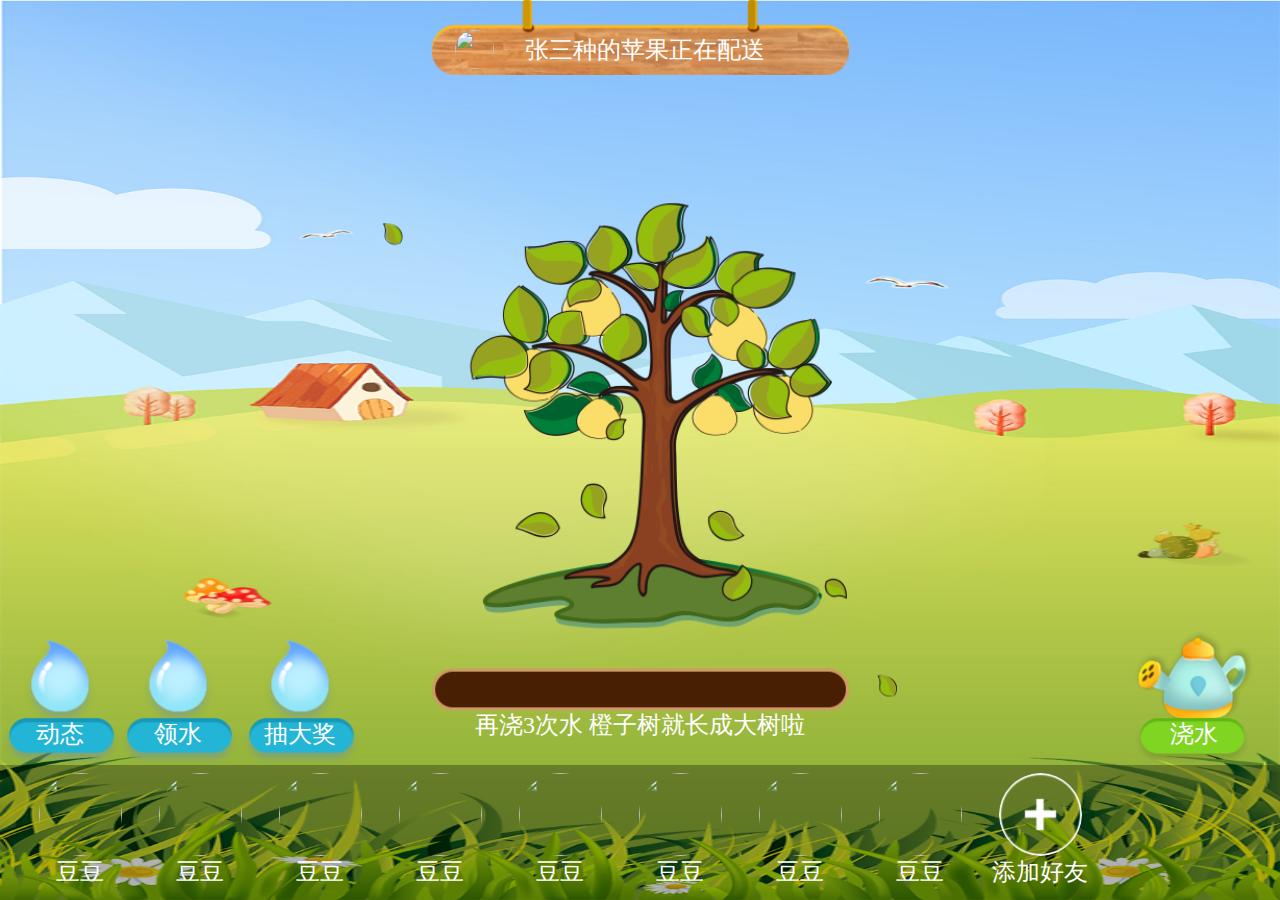
==== index.html @ cf98c13c "garden" ====
<!doctype html>
<html lang="en">
<head>
    <meta charset="UTF-8">
    <meta name="divport"
          content="width=device-width, user-scalable=no, initial-scale=1.0, maximum-scale=1.0, minimum-scale=1.0">
    <meta http-equiv="X-UA-Compatible" content="ie=edge">
    <meta name="viewport" content="user-scalable=0">
    <title>Document</title>
    <link rel="stylesheet" href="css/index.css">
    <link rel="stylesheet" href="css/base.css">
    <script src="js/reset.js"></script>
    <script src="js/jquery-3.3.1.min.js"></script>
    <script src="js/index.js"></script>
    <!--小程序接口-->

    <script src="https://res.wx.qq.com/open/js/jweixin-1.2.0.js" type="text/javascript"></script>
</head>
<body>
<!--pages/fruitGarden/fruitGardenindex/fruitGardenindex.wxml-->
<div class='bigwrap'>

    <img class='bigwrapImg' src='img/guoyuan/backgroundimg.jpg' mode="scaleToFill">

        <!--顶部提示  -->
        <div class="garedTop">
            <img src='img/guoyuan/treepai.png' mode='aspectFit' class='garedTopImg'>
                <div class='garedTopInfo'>
                    <img class='garedTopInfoimg' src='http://img0.imgtn.bdimg.com/it/u=4117698333,1699709581&fm=26&gp=0.jpg'>
                    </img>
                    <span class='garedTopInfoword'>张三种的苹果正在配送</span>
                </div>
            </img>
        </div>

        <!-- 中间的树 -->
        <div class='Treevieo'>
            <img src='img/guoyuan/oldtree.png' mode='aspectFit' class='Treevieoimg'>
                <img class='TreevieoimgNew' src='img/guoyuan/newtree.png'></img>
            </img>

            <div class='progressbox'>
                <div class="progressboxImgwrap">
                    <img class='progressboxImg' src='img/guoyuan/progress.png' mode='aspectFit'>
                    <div class="progresstiao">
                        <div class="progresstiaocon">
                            <div class="progresstiaocondi">
                                <span class="progresstiaocondi1"></span>
                                <span class="progresstiaocondi1 other"></span>
                            </div>
                        </div>
                    </div>
                </div>

                </img>
                <span class='progressboxImgtext'>再浇3次水 橙子树就长成大树啦</span>

            </div>

        </div>


        <!-- 下面的好友列表 -->
        <div class='friendlist'>
            <!--scroll-view-->
            <div class='friendlistScroll' scroll-x>

                <div class='friendlistitemwrap' bindtap='navnext'>
                    <div class='friendlistitem'>
                        <img class='friendlistitemImg' src='http://img0.imgtn.bdimg.com/it/u=4117698333,1699709581&fm=26&gp=0.jpg' mode="aspectFill">
                        </img>
                        <span class='friendlistitemword'>豆豆</span>
                    </div>

                </div>

                <div class='friendlistitemwrap'>
                    <div class='friendlistitem'>
                        <img class='friendlistitemImg' src='http://img0.imgtn.bdimg.com/it/u=4117698333,1699709581&fm=26&gp=0.jpg' mode="aspectFill">
                        </img>
                        <span class='friendlistitemword'>豆豆</span>
                    </div>

                </div>


                <div class='friendlistitemwrap'>
                    <div class='friendlistitem'>
                        <img class='friendlistitemImg' src='http://img0.imgtn.bdimg.com/it/u=4117698333,1699709581&fm=26&gp=0.jpg' mode="aspectFill">
                        </img>
                        <span class='friendlistitemword'>豆豆</span>
                    </div>

                </div>


                <div class='friendlistitemwrap'>
                    <div class='friendlistitem'>
                        <img class='friendlistitemImg' src='http://img0.imgtn.bdimg.com/it/u=4117698333,1699709581&fm=26&gp=0.jpg' mode="aspectFill">
                        </img>
                        <span class='friendlistitemword'>豆豆</span>
                    </div>

                </div>

                <div class='friendlistitemwrap'>
                    <div class='friendlistitem'>
                        <img class='friendlistitemImg' src='http://img0.imgtn.bdimg.com/it/u=4117698333,1699709581&fm=26&gp=0.jpg' mode="aspectFill">
                        </img>
                        <span class='friendlistitemword'>豆豆</span>
                    </div>

                </div>

                <div class='friendlistitemwrap'>
                    <div class='friendlistitem'>
                        <img class='friendlistitemImg' src='http://img0.imgtn.bdimg.com/it/u=4117698333,1699709581&fm=26&gp=0.jpg' mode="aspectFill">
                        </img>
                        <span class='friendlistitemword'>豆豆</span>
                    </div>

                </div>

                <div class='friendlistitemwrap'>
                    <div class='friendlistitem'>
                        <img class='friendlistitemImg' src='http://img0.imgtn.bdimg.com/it/u=4117698333,1699709581&fm=26&gp=0.jpg' mode="aspectFill">
                        </img>
                        <span class='friendlistitemword'>豆豆</span>
                    </div>

                </div>

                <div class='friendlistitemwrap'>
                    <div class='friendlistitem'>
                        <img class='friendlistitemImg' src='http://img0.imgtn.bdimg.com/it/u=4117698333,1699709581&fm=26&gp=0.jpg' mode="aspectFill">
                        </img>
                        <span class='friendlistitemword'>豆豆</span>
                    </div>

                </div>

                <div class='friendlistitemwrap'>
                    <div class='friendlistitem'>
                        <img class='friendlistitemImg' src='img/guoyuan/addfriend.png' aspectFill="aspectFill">
                        </img>
                        <span class='friendlistitemword'>添加好友</span>
                    </div>

                </div>


            </div>
        </div>

        <!-- 我的果园按钮 -->
        <div class='myshuidi mystate'>
            <img class='myshuidiImg' src="img/guoyuan/shuidi.png" mode="aspectFit"></img>
            <img class='mygardenwordImg' src='img/guoyuan/myshuidi.png'>
                <span class='mygardenword'>动态</span>
            </img>
        </div>


        <div class='myshuidi myshuidi2' >
            <img class='myshuidiImg' src="img/guoyuan/shuidi.png" mode="aspectFit"></img>
            <img class='mygardenwordImg' src='img/guoyuan/myshuidi.png'>
                <span class='mygardenword'>领水</span>
            </img>
        </div>

        <a href="DrawPrize.html">
        <div class='myshuidi myshuidi3'>
            <img class='myshuidiImg' src="img/guoyuan/shuidi.png" mode="aspectFit"></img>
            <img class='mygardenwordImg' src='img/guoyuan/myshuidi.png'>
                <span class='mygardenword'>抽大奖</span>
            </img>
        </div>
        </a>

        <div  class='myshuihu' >
            <img class='myshuihuImg' src="img/guoyuan/shuihu.png" mode="aspectFit"></img>
            <img class='mygardenwordImg' src='img/guoyuan/myshuihu.png'>
                <span class='mygardenword'>浇水</span>
            </img>
        </div >






    </img>

    <!-- 领水的弹框 -->
    <div class='getwarter mygetwatertan' style="display: none">
        <div class='getwarterWrap'>
            <div class='getwarter_top'>
                <span class='getwarter_topWorld'>领水滴任务</span>
                <img class='getwarter_topImg' src='img/guoyuan/close.png' bindtap='closegetwarter'></img>
            </div>
            <div class='getwarter_bottom'>
                <div class='getwarter_bottomitem'>
                    <div class='getwarter_bottomitemL'>
                        <img class='getwarter_bottomitemLL' mode="aspectFit" src="img/guoyuan/getshuidi.png"></img>
                        <div class='getwarter_bottomitemLR'>
                            <div class='getwarter_bottomitemLRT'>收集水滴雨</div>
                            <div class='getwarter_bottomitemLRB'>每天可得50L,每天两次</div>
                        </div>
                    </div>
                    <div class='getwarter_bottomitemR'>
                        <span class='getwarter_bottomitemRbtn'>去完成</span>

                    </div>
                </div>

                <div class='getwarter_bottomitem'>
                    <div class='getwarter_bottomitemL'>
                        <img class='getwarter_bottomitemLL' mode="aspectFit" src="img/guoyuan/dayfree.png"></img>
                        <div class='getwarter_bottomitemLR'>
                            <div class='getwarter_bottomitemLRT'>每日免费领水</div>
                            <div class='getwarter_bottomitemLRB'>奖励10L-20L,每天5次</div>
                        </div>
                    </div>
                    <div class='getwarter_bottomitemR'>
                        <span class='getwarter_bottomitemRbtn'>去完成</span>

                    </div>
                </div>

                <div class='getwarter_bottomitem'>
                    <div class='getwarter_bottomitemL'>
                        <img class='getwarter_bottomitemLL' mode="aspectFit" src="img/guoyuan/getwarter3.png"></img>
                        <div class='getwarter_bottomitemLR1'>
                            <div class='getwarter_bottomitemLRT'>每日三次开水袋</div>
                            <div class='getwarter_bottomitemLRB'>7-9点,12-14点,18-21点</div>
                            <div class='getwarter_bottomitemLRB'>开水袋可得5-60L水</div>
                        </div>
                    </div>
                    <div class='getwarter_bottomitemR'>
                        <span class='getwarter_bottomitemRbtn'>去完成</span>

                    </div>
                </div>



                <div class='getwarter_bottomitem'>
                    <div class='getwarter_bottomitemL'>
                        <img class='getwarter_bottomitemLL' mode="aspectFit" src="img/guoyuan/getwarter4.png"></img>
                        <div class='getwarter_bottomitemLR'>
                            <div class='getwarter_bottomitemLRT'>浏览商品1分钟</div>
                            <div class='getwarter_bottomitemLRB'>奖励15L,每天2次</div>
                        </div>
                    </div>
                    <div class='getwarter_bottomitemR'>
                        <span class='getwarter_bottomitemRbtn'>去完成</span>

                    </div>
                </div>

                <div class='getwarter_bottomitem lastitem'>
                    <div class='getwarter_bottomitemL'>
                        <img class='getwarter_bottomitemLL' mode="aspectFit" src="img/guoyuan/getwarter5.png"></img>
                        <div class='getwarter_bottomitemLR'>
                            <div class='getwarter_bottomitemLRT'>任意商品拼单成功</div>
                            <div class='getwarter_bottomitemLRB'>奖励50L,每天2次</div>
                        </div>
                    </div>
                    <div class='getwarter_bottomitemR'>
                        <span class='getwarter_bottomitemRbtn'>去完成</span>

                    </div>
                </div>

            </div>
        </div>

    </div>


    <!-- 我的动态 -->
    <div class='getwarter mystatetan' style="display: none">
        <div class='getstateWrap'>

            <div class='getwarter_top'>
                <span class='getwarter_topWorld'>动态</span>
                <img class='getwarter_topImg' src='img/guoyuan/close.png' bindtap='closegetstate'></img>
            </div>

            <div class='getwarter_bottomwrap'>
                <!--scroll-view-->
                <div class='getwarter_bottom1' scroll-y>


                    <!--时间轴  -->
                    <div class='state_bottom'>
                        <div class='state_bottomtitle'>12-05</div>
                        <!-- 每日内容 -->
                        <div class='state_bottomcon'>
                            <img class='state_bottomconImg' src='http://img0.imgtn.bdimg.com/it/u=4117698333,1699709581&fm=26&gp=0.jpg' mode="aspectFit"></img>
                            <div class='state_bottomconsay'>
                                <div class='state_bottomconsayT'>张三跑来抢走了你的10L水</div>
                                <div class='state_bottomconsayB'>10:10</div>
                            </div>
                        </div>

                        <div class='state_bottomcon'>
                            <img class='state_bottomconImg' src='http://img0.imgtn.bdimg.com/it/u=4117698333,1699709581&fm=26&gp=0.jpg' mode="aspectFit"></img>
                            <div class='state_bottomconsay'>
                                <div class='state_bottomconsayT'>张三跑来抢走了你的10L水</div>
                                <div class='state_bottomconsayB'>10:10</div>
                            </div>
                        </div>
                    </div>


                    <!--时间轴  -->
                    <div class='state_bottom'>
                        <div class='state_bottomtitle'>12-05</div>
                        <!-- 每日内容 -->
                        <div class='state_bottomcon'>
                            <img class='state_bottomconImg' src='http://img0.imgtn.bdimg.com/it/u=4117698333,1699709581&fm=26&gp=0.jpg' mode="aspectFit"></img>
                            <div class='state_bottomconsay'>
                                <div class='state_bottomconsayT'>张三跑来抢走了你的10L水</div>
                                <div class='state_bottomconsayB'>10:10</div>
                            </div>
                        </div>

                        <div class='state_bottomcon'>
                            <img class='state_bottomconImg' src='http://img0.imgtn.bdimg.com/it/u=4117698333,1699709581&fm=26&gp=0.jpg' mode="aspectFit"></img>
                            <div class='state_bottomconsay'>
                                <div class='state_bottomconsayT'>张三跑来抢走了你的10L水</div>
                                <div class='state_bottomconsayB'>10:10</div>
                            </div>
                        </div>
                    </div>

                    <!--时间轴  -->
                    <div class='state_bottom'>
                        <div class='state_bottomtitle'>12-05</div>
                        <!-- 每日内容 -->
                        <div class='state_bottomcon'>
                            <img class='state_bottomconImg' src='http://img0.imgtn.bdimg.com/it/u=4117698333,1699709581&fm=26&gp=0.jpg' mode="aspectFit"></img>
                            <div class='state_bottomconsay'>
                                <div class='state_bottomconsayT'>张三跑来抢走了你的10L水</div>
                                <div class='state_bottomconsayB'>10:10</div>
                            </div>
                        </div>

                        <div class='state_bottomcon'>
                            <img class='state_bottomconImg' src='http://img0.imgtn.bdimg.com/it/u=4117698333,1699709581&fm=26&gp=0.jpg' mode="aspectFit"></img>
                            <div class='state_bottomconsay'>
                                <div class='state_bottomconsayT'>张三跑来抢走了你的10L水</div>
                                <div class='state_bottomconsayB'>10:10</div>
                            </div>
                        </div>
                    </div>

                </div>
            </div>

        </div>

    </div>


</div>
</body>
</html>
---- css/index.css ----
/* pages/fruitGarden/fruitGardenindex/fruitGardenindex.wxss */
.bigwrap{
    width: 100%;
    height: 100%;
    position: absolute;
    top:0;
    bottom:0;
    overflow: hidden;
}

.bigwrapImg{
    width: 100%;
    height: 100%;
    position: absolute;
    top:0;
    bottom:0;
}

/* 顶部的展示 */
.garedTop{
    width: 100%;
    height: 0.75rem;
    position: absolute;
    top:0;
    left:0;
}

.garedTopImg{
    height: 0.75rem;
    width: 4.17rem;
    position: absolute;
    top:0;
    left:0;
    right: 0;
    margin-left: auto;
    margin-right: auto;
}


.garedTopInfo{
    width: 4.17rem;
    display: flex;
    align-items: center;
    justify-content: start;
    position: absolute;
    bottom: 0.06rem;
    left: 0;
    right: 0;
    margin-left: auto;
    margin-right: auto;
}

.garedTopInfoimg{
    width: 0.39rem;
    height: 0.39rem;
    border-radius: 50%;
    margin-left: 0.23rem;
}

.garedTopInfoword{
    font-size:0.24rem;
    font-family:SourceHanSansCN-Regular;
    font-weight:400;
    color:rgba(255,255,255,1);
    margin-left: 0.31rem;
}
/* 中间树 */
.Treevieo{
    width: 5.14rem;
    height: 4.93rem;
    position: absolute;
    top:50%;
    left:50%;
    transform: translate(-50%,-50%);
}

.Treevieoimg{
    width: 5.14rem;
    height: 4.93rem;
    position: absolute;
    z-index: 555;
}
.TreevieoimgNew{
    width: 3.58rem;
    height: 4.18rem;
    position: absolute;
    top:0;
    left:0.91rem;
    z-index: -1;
}

.progressbox{
    width: 4.17rem;
    height: 0.42rem;
    position:absolute;
    bottom:-0.14rem;
    left:0;
    right: 0;
    margin-left: auto;
    margin-right: auto;
    z-index: 23;
}

.progresstiao{
    width: 0%;
    height: 100%;
    padding: 0.03rem 0.03rem;
    box-sizing: border-box;
    z-index: 658;
    border-radius: 0.3rem;
    position: relative;
    max-width: 100%;
    overflow: hidden;
}

.progresstiaocon{
    width: 100%;
    height: 100%;
    background-color: #5ec3d3;
    border-radius: 0.3rem;
    position: relative;
    overflow: hidden;


}

.progresstiaocondi{
    width: 100%;
    height: 100%;
    position: relative;
}

.progresstiaocondi1{
    width: 0.13rem;
    height: 0.04rem;
    border-radius: 0.02rem;
    background: rgba(255,255,255,0.6);
    position: absolute;
    right: 0.23rem;
    top:0.09rem;
}

.other{
   width: 0.35rem;
    right:0.46rem ;
}

.progressboxImg{
    width: 4.17rem;
    height: 0.42rem;
    position: absolute;
    z-index: -1;

}

.progressboxImgwrap{
    width: 4.17rem;
    height: 0.42rem;
    overflow: hidden;
}

.progressboxImgtext{
    width: 4.17rem;
    font-size:0.24rem;
    font-family:SourceHanSansCN-Regular;
    font-weight:400;
    color:rgba(255,255,255,1);
    position: absolute;
    top:0.40rem;
    text-align: center;
    z-index: 365;
}

.friendlist{
    width: 100%;
    height: 1.35rem;
    background:rgba(0,0,0,0.3);
    position: absolute;
    bottom:0;
    left:0;
}

.friendlistScroll{
    width: auto;
    display: flex;
    white-space: nowrap;
    overflow-x:scroll;
}

.friendlistitemwrap{
    display: inline-block;
}

.friendlistitemwrap:last-child .friendlistitem{
    margin-right: 0.50rem;
}

.friendlistitem{
    width: 0.80rem;
    height: 1.30rem;
    display: flex;
    flex-direction: column;
    justify-content: center;
    align-items: center;
    margin-left: 0.40rem;

}


.friendlistitemImg{
    width: 0.83rem;
    height: 0.83rem;
    border-radius: 50%;
}

.friendlistitemword{
    font-size:0.24rem;
    font-family:SourceHanSansCN-Medium;
    font-weight:500;
    color:rgba(255,255,255,1);
}

.mygarden{
    height: 1.79rem;
    position: absolute;
    bottom: 1.34rem;
    left:24rem;
    display: flex;
    flex-direction: column;
}

.mygardenImg{
    width: 1.17rem;
    height: 1.27rem;
    position: absolute;
    top:0;
    left:0;

}
.mygardenwordImg{
    width: 1.18rem;
    height: 0.52rem;
    position: absolute;
    bottom:0;
    left:0;
}

.mygardenword{
    width: 100%;
    font-size:0.24rem;
    font-family:SourceHanSansCN-Regular;
    font-weight:400;
    color:rgba(255,255,255,1);
    position: absolute;
    bottom:0.16rem;
    text-align: center;

}

.myshuidi{
    width: 1.13rem;
    height: 1.26rem;
    position: absolute;
    bottom: 1.34rem;
    left:0;
    display: flex;
    flex-direction: column;
    align-items: center;
    margin-right: 1.57rem;
    margin-left: 0.03rem;
}
.myshuidi2{
    margin-left:1.21rem
}

.myshuidi3{
    margin-left:2.43rem;
}

.myshuihu{
    height: 1.37rem;
    position: absolute;
    bottom: 1.34rem;
    right: 0.26rem;
    display: flex;
    flex-direction: column;
}

.myshuihuImg{
    width: 1.20rem;
    height: 0.94rem;
    margin-bottom: -0.08rem;
}

.myshuidiImg{
    width: 0.70rem;
    height: 0.84rem;
}


/* 领水的弹框 */
.getwarter{
    width: 100%;
    position: absolute;
    top:0;
    bottom:0;
    background:rgba(0, 0,0, 0.3);
}

.getwarter_bottom{
    width: 100%;
    padding: 0 0.30rem;
    box-sizing: border-box;
}

.getwarterWrap{
    width: 100%;
    position: absolute;
    bottom: 0;
    left: 0;
    background: #fff;
}

.getwarter_top{
    width: 100%;
    height: 0.76rem;
    display: flex;
    align-items: center;
    justify-content: space-between;
    padding: 0 0.30rem;
    box-sizing: border-box;
    border-bottom: 0.04rem solid #ebebeb;


}
.getwarter_topWorld{
    font-size:0.33rem;
    font-family:SourceHanSansCN-Medium;
    font-weight:500;
    color:rgba(102,102,102,1);
}

.getwarter_topImg{
    width: 0.30rem;
    height: 0.30rem;
}
.getwarter_bottom1{
    width: 100%;
    height: 100%;
    padding: 0 0.30rem;
    box-sizing: border-box;
}
.getwarter_bottomitem{
    width: 100%;
    height: 1.47rem;
    border-bottom: 0.02rem solid #ebebeb;

    display: flex;
    align-items: center;
    justify-content: space-between;
}

.getwarter_bottomitemL{
    display: flex;
    align-items: center;

}
.getwarter_bottomitemLL{
    width: 1.20rem;
    height: 1.20rem;

}
.getwarter_bottomitemLR1{
    height: 1.47rem;
    margin-left: 0.42rem;
    display: flex;
    flex-direction: column;
    justify-content: space-around;
}

.getwarter_bottomitemLR{
    height: 1.47rem;
    padding: 0.29rem 0;
    box-sizing: border-box;
    margin-left: 0.42rem;
    display: flex;
    flex-direction: column;
    justify-content: space-between;
}


.getwarter_bottomitemLRT{
    font-size:0.33rem;
    font-family:SourceHanSansCN-Medium;
    font-weight:500;
    color:rgba(51,51,51,1);
}

.getwarter_bottomitemLRB{
    font-size:0.29rem;
    font-family:SourceHanSansCN-Medium;
    font-weight:500;
    color:rgba(102,102,102,1);
}

.getwarter_bottomitemRbtn{
    display: inline-block;
    width:1.25rem;
    height:0.52rem;
    background:rgba(138,208,31,1);
    border-radius:0.10rem;
    font-size:0.29rem;
    font-family:SourceHanSansCN-Regular;
    font-weight:400;
    color:rgba(255,255,255,1);
    line-height: 0.52rem;
    text-align: center;
}

.lastitem{
    border-bottom: 0rem;
}

/* 我的动态 */

.getstateWrap{
    width:100%;
    max-height: 65%;
    position:absolute;
    bottom:0;
    left:0;
    background:#fff;
}



.state_bottom{
    width: 100%;
    height: auto;
}

.state_bottomtitle{
    width: 100%;
    height: 0.88rem;
    font-size:0.33rem;
    font-family:SourceHanSansCN-Medium;
    font-weight:500;
    color:rgba(51,51,51,1);
    line-height: 0.88rem;
}
.state_bottomcon{
    display: flex;
    align-items: center;
    margin-bottom: 0.50rem;

}

.state_bottomconImg{
    width: 1.04rem;
    height: 1.04rem;
    border-radius: 50%;
}

.state_bottomconsay{
    width: 5.31rem;
    height: 1.04rem;
    background:rgba(164,208,176,1);
    border-radius:0.10rem;
    display: flex;
    flex-direction: column;
    justify-content: space-around;
    padding-left: 0.26rem;
    margin-left: 0.22rem;
}
.state_bottomconsayT{
    font-size:0.31rem;
    font-family:SourceHanSansCN-Medium;
    font-weight:500;
    color:rgba(255,255,255,1);

}

.state_bottomconsayB{
    font-size:0.25rem;
    font-family:SourceHanSansCN-Regular;
    font-weight:400;
    color:rgba(255,255,255,1);
}


.getwarter_bottom1{
    overflow-y:scroll;
}

.getwarter_bottom1::-webkit-scrollbar {/*滚动条整体样式*/
    width: 0;     /*高宽分别对应横竖滚动条的尺寸*/
    height: 0;
}
---- css/base.css ----
/*
* @Author: Administrator
* @Date:   2018-02-25 12:06:00
* @Last Modified by:   Administrator
* @Last Modified time: 2018-02-25 13:03:23
*/

*{
	margin: 0;
	padding:0 ;
	list-style: none;
	text-decoration: none;
	font-size: 16px;
	font-family: "微软雅黑";
	color: #fff;
}

span{
	color: #000000;
}

/*html, body, div, span, applet, object, iframe,*/
/*h1, h2, h3, h4, h5, h6, p, blockquote, pre,*/
/*a, abbr, acronym, address, big, cite, code,*/
/*del, dfn, em, img, ins, kbd, q, s, samp,*/
/*small, strike, strong, sub, sup, tt, var,*/
/*b, u, i, center,*/
/*dl, dt, dd, ol, ul, li,*/
/*fieldset, form, label, legend,*/
/*table, caption, tbody, tfoot, thead, tr, th, td,*/
/*article, aside, canvas, details, embed,*/
/*figure, figcaption, footer, header, hgroup,*/
/*main, menu, nav, output, ruby, section, summary,*/
/*time, mark, audio, video {*/
	/*margin: 0;*/
	/*padding: 0;*/
	/*border: 0;*/
	/*font-size: 100%;*/
	/*font: inherit;*/
	/*vertical-align: baseline;*/
/*}*/
/*!* HTML5 display-role reset for older browsers *!*/
/*article, aside, details, figcaption, figure,*/
/*footer, header, hgroup, main, menu, nav, section {*/
	/*display: block;*/
/*}*/
/*!* HTML5 hidden-attribute fix for newer browsers *!*/
/**[hidden] {*/
	/*display: none;*/
/*}*/
/*body {*/
	/*line-height: 1;*/
/*}*/
/*ol, ul {*/
	/*list-style: none;*/
/*}*/
/*blockquote, q {*/
	/*quotes: none;*/
/*}*/
/*blockquote:before, blockquote:after,*/
/*q:before, q:after {*/
	/*content: '';*/
	/*content: none;*/
/*}*/
/*table {*/
	/*border-collapse: collapse;*/
	/*border-spacing: 0;*/
/*}*/
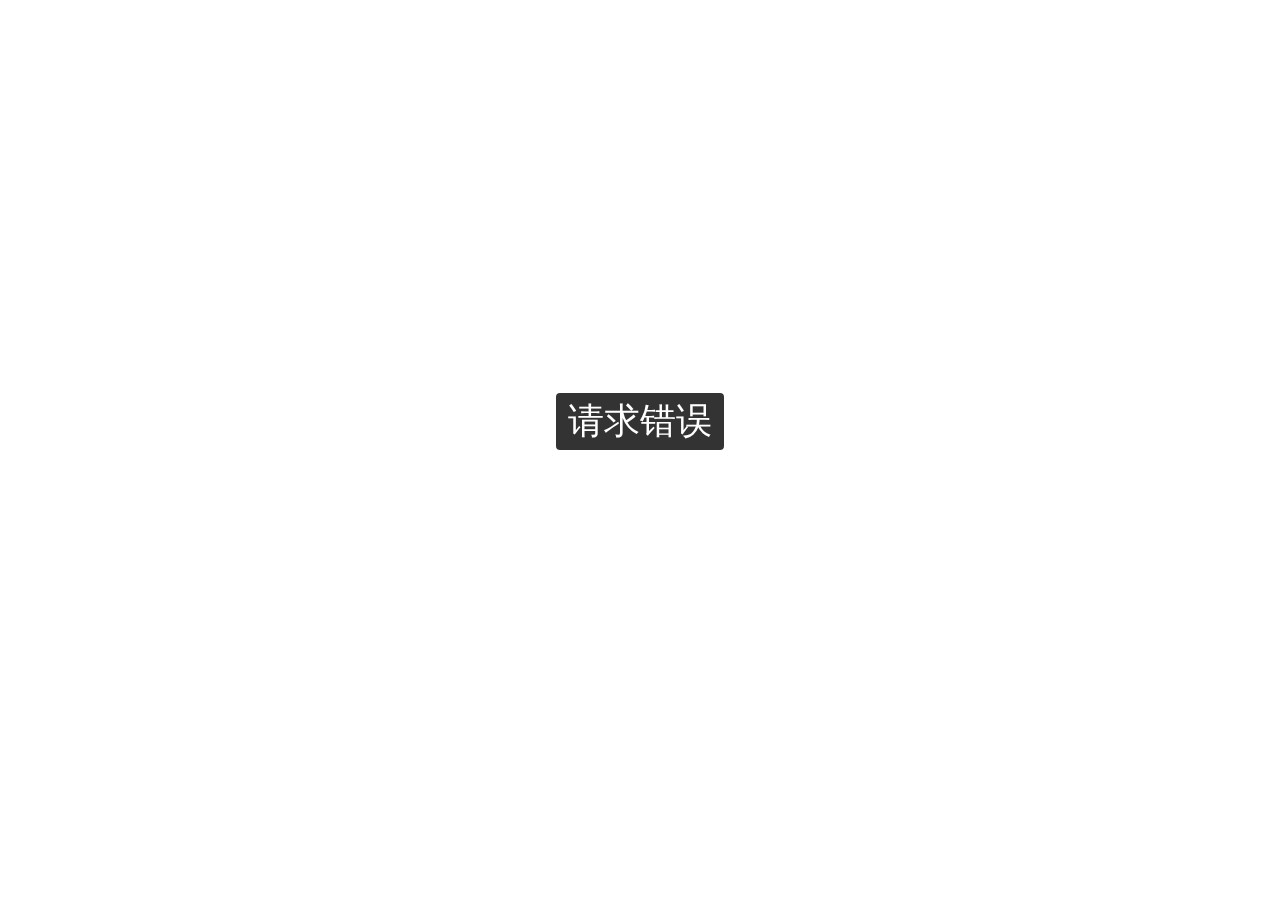
==== commit 02e3d9d3: "share" ====
--- a/index.html
+++ b/index.html
@@ -9,27 +9,40 @@
     <title>Document</title>
     <link rel="stylesheet" href="css/index.css">
     <link rel="stylesheet" href="css/base.css">
+    <link rel="stylesheet" href="css/beforindex.css">
     <script src="js/reset.js"></script>
     <script src="js/jquery-3.3.1.min.js"></script>
+    <!--axios-->
+    <script src="js/axios.min.js"></script>
+    <!--小程序接口-->
+    <script src="https://res.wx.qq.com/open/js/jweixin-1.2.0.js" type="text/javascript"></script>
+    <!--config-->
+    <script src="js/config.js"></script>
+
+    <script src="js/showText.js"></script>
+
+    <script src="js/NativeShare.js"></script>
+
     <script src="js/index.js"></script>
-    <!--小程序接口-->
-
-    <script src="https://res.wx.qq.com/open/js/jweixin-1.2.0.js" type="text/javascript"></script>
 </head>
 <body>
 <!--pages/fruitGarden/fruitGardenindex/fruitGardenindex.wxml-->
-<div class='bigwrap'>
+<div class='bigwrap' style="display: none">
 
     <img class='bigwrapImg' src='img/guoyuan/backgroundimg.jpg' mode="scaleToFill">
 
         <!--顶部提示  -->
         <div class="garedTop">
             <img src='img/guoyuan/treepai.png' mode='aspectFit' class='garedTopImg'>
-                <div class='garedTopInfo'>
-                    <img class='garedTopInfoimg' src='http://img0.imgtn.bdimg.com/it/u=4117698333,1699709581&fm=26&gp=0.jpg'>
-                    </img>
-                    <span class='garedTopInfoword'>张三种的苹果正在配送</span>
-                </div>
+                    <div class='garedTopInfo'>
+
+                        <ul>
+
+                        </ul>
+
+                    </div>
+
+
             </img>
         </div>
 
@@ -41,7 +54,7 @@
 
             <div class='progressbox'>
                 <div class="progressboxImgwrap">
-                    <img class='progressboxImg' src='img/guoyuan/progress.png' mode='aspectFit'>
+
                     <div class="progresstiao">
                         <div class="progresstiaocon">
                             <div class="progresstiaocondi">
@@ -53,8 +66,8 @@
                 </div>
 
                 </img>
-                <span class='progressboxImgtext'>再浇3次水 橙子树就长成大树啦</span>
-
+                <span class='progressboxImgtext'></span>
+                <!--再浇3次水 橙子树就长成大树啦-->
             </div>
 
         </div>
@@ -65,79 +78,15 @@
             <!--scroll-view-->
             <div class='friendlistScroll' scroll-x>
 
-                <div class='friendlistitemwrap' bindtap='navnext'>
-                    <div class='friendlistitem'>
-                        <img class='friendlistitemImg' src='http://img0.imgtn.bdimg.com/it/u=4117698333,1699709581&fm=26&gp=0.jpg' mode="aspectFill">
-                        </img>
-                        <span class='friendlistitemword'>豆豆</span>
-                    </div>
-
-                </div>
-
-                <div class='friendlistitemwrap'>
-                    <div class='friendlistitem'>
-                        <img class='friendlistitemImg' src='http://img0.imgtn.bdimg.com/it/u=4117698333,1699709581&fm=26&gp=0.jpg' mode="aspectFill">
-                        </img>
-                        <span class='friendlistitemword'>豆豆</span>
-                    </div>
-
-                </div>
-
-
-                <div class='friendlistitemwrap'>
-                    <div class='friendlistitem'>
-                        <img class='friendlistitemImg' src='http://img0.imgtn.bdimg.com/it/u=4117698333,1699709581&fm=26&gp=0.jpg' mode="aspectFill">
-                        </img>
-                        <span class='friendlistitemword'>豆豆</span>
-                    </div>
-
-                </div>
-
-
-                <div class='friendlistitemwrap'>
-                    <div class='friendlistitem'>
-                        <img class='friendlistitemImg' src='http://img0.imgtn.bdimg.com/it/u=4117698333,1699709581&fm=26&gp=0.jpg' mode="aspectFill">
-                        </img>
-                        <span class='friendlistitemword'>豆豆</span>
-                    </div>
-
-                </div>
-
-                <div class='friendlistitemwrap'>
-                    <div class='friendlistitem'>
-                        <img class='friendlistitemImg' src='http://img0.imgtn.bdimg.com/it/u=4117698333,1699709581&fm=26&gp=0.jpg' mode="aspectFill">
-                        </img>
-                        <span class='friendlistitemword'>豆豆</span>
-                    </div>
-
-                </div>
-
-                <div class='friendlistitemwrap'>
-                    <div class='friendlistitem'>
-                        <img class='friendlistitemImg' src='http://img0.imgtn.bdimg.com/it/u=4117698333,1699709581&fm=26&gp=0.jpg' mode="aspectFill">
-                        </img>
-                        <span class='friendlistitemword'>豆豆</span>
-                    </div>
-
-                </div>
-
-                <div class='friendlistitemwrap'>
-                    <div class='friendlistitem'>
-                        <img class='friendlistitemImg' src='http://img0.imgtn.bdimg.com/it/u=4117698333,1699709581&fm=26&gp=0.jpg' mode="aspectFill">
-                        </img>
-                        <span class='friendlistitemword'>豆豆</span>
-                    </div>
-
-                </div>
-
-                <div class='friendlistitemwrap'>
-                    <div class='friendlistitem'>
-                        <img class='friendlistitemImg' src='http://img0.imgtn.bdimg.com/it/u=4117698333,1699709581&fm=26&gp=0.jpg' mode="aspectFill">
-                        </img>
-                        <span class='friendlistitemword'>豆豆</span>
-                    </div>
-
-                </div>
+                <!--<div class='friendlistitemwrap' bindtap='navnext'>-->
+                    <!--<div class='friendlistitem'>-->
+                        <!--<img class='friendlistitemImg' src='http://img0.imgtn.bdimg.com/it/u=4117698333,1699709581&fm=26&gp=0.jpg' mode="aspectFill">-->
+                        <!--</img>-->
+                        <!--<span class='friendlistitemword'>豆豆</span>-->
+                    <!--</div>-->
+
+                <!--</div>-->
+
 
                 <div class='friendlistitemwrap'>
                     <div class='friendlistitem'>
@@ -168,19 +117,22 @@
             </img>
         </div>
 
-        <a href="DrawPrize.html">
+
         <div class='myshuidi myshuidi3'>
             <img class='myshuidiImg' src="img/guoyuan/shuidi.png" mode="aspectFit"></img>
             <img class='mygardenwordImg' src='img/guoyuan/myshuidi.png'>
                 <span class='mygardenword'>抽大奖</span>
             </img>
         </div>
-        </a>
+
 
         <div  class='myshuihu' >
-            <img class='myshuihuImg' src="img/guoyuan/shuihu.png" mode="aspectFit"></img>
+            <div class="myshuihuImgbox">
+                <img class='myshuihuImg' src="img/guoyuan/shuihu.png" mode="aspectFit"></img>
+            </div>
+
             <img class='mygardenwordImg' src='img/guoyuan/myshuihu.png'>
-                <span class='mygardenword'>浇水</span>
+                <span class='mygardenword myshuihuworld'>浇水</span>
             </img>
         </div >
 
@@ -222,7 +174,7 @@
                         </div>
                     </div>
                     <div class='getwarter_bottomitemR'>
-                        <span class='getwarter_bottomitemRbtn'>去完成</span>
+                        <span class='getwarter_bottomitemRbtn daygetwater'>去完成</span>
 
                     </div>
                 </div>
@@ -365,5 +317,80 @@
 
 
 </div>
+
+
+<div class="bigbox" style="display: none">
+    <div class="zhongcon">
+        <div class="zhongconwrap">
+            <div class="zhongconwrap_top">
+                <div class="zhongconwrap_topImg">
+                    <img src="img/guoyuan/start1.png" alt="">
+                </div>
+            </div>
+            <div class="zhongconwrap_bottom">
+                <div class="zhongconwrap_bottomImg">
+                    <img src="img/guoyuan/start2.png" alt="">
+                </div>
+                <div class="zhongconwrap_bottomcon">
+                    <div class="zhongconwrap_bottomtitle">
+                        <img src="img/guoyuan/start3.png" alt="">
+                    </div>
+                    <div class="zhongconwrap_bottomtishi">
+                        成熟后免费送到家
+                    </div>
+
+                    <div class="chooseroot">
+                        <div class="chooserootimg">
+                            <img src="img/guoyuan/start5.png" alt="">
+
+                            <div class="chooserootbox">
+
+                            </div>
+                        </div>
+
+                    </div>
+
+                    <div class="okchoose">
+                        <div class="okchooseImg">
+                            <img src="img/guoyuan/start4.png" alt="">
+                        </div>
+                        <div class="okchooseworld">立即种植领100L水</div>
+                    </div>
+                </div>
+
+
+
+
+            </div>
+        </div>
+
+
+    </div>
+</div>
 </body>
+<script>
+    //时间戳
+    function timest(){
+        var ts = (new Date()).valueOf();
+        return ts;
+    }
+    //随机字符串
+    function randomWord(randomFlag, min, max){
+        var str = "",
+            range = min,
+            arr = ['0', '1', '2', '3', '4', '5', '6', '7', '8', '9', 'a', 'b', 'c', 'd', 'e', 'f', 'g', 'h', 'i', 'j', 'k', 'l', 'm', 'n', 'o', 'p', 'q', 'r', 's', 't', 'u', 'v', 'w', 'x', 'y', 'z', 'A', 'B', 'C', 'D', 'E', 'F', 'G', 'H', 'I', 'J', 'K', 'L', 'M', 'N', 'O', 'P', 'Q', 'R', 'S', 'T', 'U', 'V', 'W', 'X', 'Y', 'Z'];
+        // 随机产生
+        if(randomFlag){
+            range = Math.round(Math.random() * (max-min)) + min;
+        }
+        for(var i=0; i<range; i++){
+            pos = Math.round(Math.random() * (arr.length-1));
+            str += arr[pos];
+        }
+        return str;
+    }
+    //alert(timest());
+    //随机字符串，使用32位
+    //alert(randomWord(false,32));
+</script>
 </html>--- a/css/index.css
+++ b/css/index.css
@@ -43,11 +43,13 @@
     align-items: center;
     justify-content: start;
     position: absolute;
-    bottom: 0.06rem;
+    top:0.3rem;
+    bottom: 0;
     left: 0;
     right: 0;
     margin-left: auto;
     margin-right: auto;
+    overflow: hidden;
 }
 
 .garedTopInfoimg{
@@ -157,11 +159,12 @@
     width: 4.17rem;
     height: 0.42rem;
     overflow: hidden;
+    border-radius: 8.2rem;
 }
 
 .progressboxImgtext{
     width: 4.17rem;
-    font-size:0.24rem;
+    font-size:0.26rem;
     font-family:SourceHanSansCN-Regular;
     font-weight:400;
     color:rgba(255,255,255,1);
@@ -173,7 +176,7 @@
 
 .friendlist{
     width: 100%;
-    height: 1.35rem;
+    height: 1.8rem;
     background:rgba(0,0,0,0.3);
     position: absolute;
     bottom:0;
@@ -181,6 +184,7 @@
 }
 
 .friendlistScroll{
+    height: 100%;
     width: auto;
     display: flex;
     white-space: nowrap;
@@ -196,8 +200,7 @@
 }
 
 .friendlistitem{
-    width: 0.80rem;
-    height: 1.30rem;
+    height: 100%;
     display: flex;
     flex-direction: column;
     justify-content: center;
@@ -208,13 +211,13 @@
 
 
 .friendlistitemImg{
-    width: 0.83rem;
-    height: 0.83rem;
+    width: 1rem;
+    height: 1rem;
     border-radius: 50%;
 }
 
 .friendlistitemword{
-    font-size:0.24rem;
+    font-size:0.3rem;
     font-family:SourceHanSansCN-Medium;
     font-weight:500;
     color:rgba(255,255,255,1);
@@ -223,23 +226,25 @@
 .mygarden{
     height: 1.79rem;
     position: absolute;
-    bottom: 1.34rem;
-    left:24rem;
-    display: flex;
-    flex-direction: column;
+    bottom: 1.9rem;
+    left:0.24rem;
+    display: flex;
+    flex-direction: column;
+}
+
+.mygarden .backmygarden{
+    margin-left: 0.3rem;
 }
 
 .mygardenImg{
-    width: 1.17rem;
-    height: 1.27rem;
-    position: absolute;
-    top:0;
-    left:0;
+    height: 1.47rem;
+    position: absolute;
+    top:-0.45rem;
+    left:0.27rem;
 
 }
 .mygardenwordImg{
-    width: 1.18rem;
-    height: 0.52rem;
+    height: 0.72rem;
     position: absolute;
     bottom:0;
     left:0;
@@ -247,21 +252,21 @@
 
 .mygardenword{
     width: 100%;
-    font-size:0.24rem;
+    font-size:0.3rem;
     font-family:SourceHanSansCN-Regular;
     font-weight:400;
     color:rgba(255,255,255,1);
     position: absolute;
-    bottom:0.16rem;
+    bottom:0.24rem;
     text-align: center;
+    margin-left: 0.1rem;
+    white-space: nowrap;
 
 }
 
 .myshuidi{
-    width: 1.13rem;
-    height: 1.26rem;
-    position: absolute;
-    bottom: 1.34rem;
+    position: absolute;
+    bottom: 1.9rem;
     left:0;
     display: flex;
     flex-direction: column;
@@ -270,31 +275,34 @@
     margin-left: 0.03rem;
 }
 .myshuidi2{
-    margin-left:1.21rem
+    margin-left:1.61rem
 }
 
 .myshuidi3{
-    margin-left:2.43rem;
+    margin-left:3.2rem;
 }
 
 .myshuihu{
-    height: 1.37rem;
-    position: absolute;
-    bottom: 1.34rem;
+    position: absolute;
+    bottom: 1.9rem;
     right: 0.26rem;
     display: flex;
     flex-direction: column;
 }
 
 .myshuihuImg{
-    width: 1.20rem;
-    height: 0.94rem;
-    margin-bottom: -0.08rem;
+    height: 1.14rem;
+    margin-bottom: 0.65rem;
+}
+.myshuihuworld{
+    margin-left: 0;
 }
 
 .myshuidiImg{
-    width: 0.70rem;
-    height: 0.84rem;
+    width: 0.9rem;
+    height: 1.04rem;
+    margin-bottom: 0.6rem;
+    margin-left: 0.24rem;
 }
 
 
@@ -496,3 +504,20 @@
     width: 0;     /*高宽分别对应横竖滚动条的尺寸*/
     height: 0;
 }
+
+#st_toastContent{
+    font-size: 0.36rem;
+}
+
+
+/*滚动*/
+.garedTopInfo ul{
+   position: absolute;
+   top:0;
+
+}
+.garedTopInfo ul li{
+    height: 0.45rem;
+    display: flex;
+    align-items: center;
+}--- a/css/beforindex.css
+++ b/css/beforindex.css
@@ -0,0 +1,190 @@
+.bigbox{
+    width: 100%;
+    height: 100%;
+    position: absolute;
+    top:0;
+    bottom: 0;
+    background: url("../img/guoyuan/backgroundimg.jpg") no-repeat;
+    background-position: center;
+    background-size: 100% 100%;
+}
+
+.zhongcon{
+    width: 73.3%;
+    /*height: 61.88%;*/
+    position: absolute;
+    top:50%;
+    left: 50%;
+    transform: translate(-50%,-50%);
+}
+
+.zhongconwrap{
+    width: 100%;
+    height: 100%;
+}
+
+.zhongconwrap_top{
+    width: 100%;
+    position: relative;
+    top:1rem;
+    left: -0.76rem;
+    z-index: 658;
+
+
+    /*height: 15.53%;*/
+
+}
+.zhongconwrap_topImg{
+    width: 104%;
+    height: 100%;
+    position: relative;
+}
+
+.zhongconwrap_top img{
+    width: 100%;
+    /*position: absolute;*/
+    /*top:0.06rem;*/
+    /*left: -0.76rem;*/
+    /*z-index: 659;*/
+
+}
+
+.zhongconwrap_bottom{
+    width: 100%;
+    height: 100%;
+    position: relative;
+
+}
+
+.zhongconwrap_bottomImg{
+    width: 100%;
+    /*height: 100%;*/
+    /*position: absolute;*/
+    /*top:0;*/
+    /*bottom: 0;*/
+    /*z-index: -1;*/
+
+}
+
+.zhongconwrap_bottomImg img{
+    width: 100%;
+
+}
+
+.zhongconwrap_bottomtitle{
+    width: 70.8%;
+    height: 9.42%;
+}
+
+.zhongconwrap_bottomtitle img{
+   width: 100%;
+
+}
+
+.zhongconwrap_bottomtishi{
+    font-size:0.32rem;
+    font-family:SourceHanSansCN-Regular;
+    font-weight:400;
+    color:rgba(255,255,255,1);
+}
+
+.chooseroot{
+    width: 90%;
+    position: relative;
+}
+
+.chooserootimg{
+    width: 100%;
+}
+
+.chooserootimg img{
+    width: 100%;
+
+}
+
+.okchoose{
+    width: 67.2%;
+    height: 9.27%;
+    position: relative;
+}
+.okchooseImg{
+    width: 100%;
+    height: 100%;
+}
+
+.okchooseImg img{
+    width: 100%;
+    height: 100%;
+}
+
+.zhongconwrap_bottomcon{
+    width: 100%;
+    position: absolute;
+    top:0;
+    bottom: 0;
+    display: flex;
+    padding: 0.74rem 0 0.68rem 0;
+    box-sizing: border-box;
+    flex-direction: column;
+    justify-content: space-around;
+    align-items: center;
+
+}
+
+.chooserootbox{
+    width: 100%;
+    position: absolute;
+    top:0;
+    bottom: 0;
+    display: flex;
+    flex-wrap: wrap;
+
+
+}
+
+.chooserootboxitem{
+    flex: 0 0 33%;
+    height: 39.71%;
+    display: flex;
+    align-items: center;
+    flex-direction: column;
+    justify-content: center;
+}
+
+.chooserootboxitem img{
+    width: 0.57rem;
+    height: 0.83rem;
+}
+
+.chooserootboxitem_word{
+    display: inline-block;
+    font-size:0.22rem;
+    font-family:SourceHanSansCN-Regular;
+    font-weight:400;
+    color:rgba(255,157,32,1);
+    padding: 0.03rem 0.14rem;
+    box-sizing: border-box;
+    border:2px solid rgba(255,144,0,1);
+    opacity:0.9;
+    border-radius:0.13rem;
+    margin-top: 0.08rem;
+}
+
+.okchooseworld{
+    width: 100%;
+    font-size:0.27rem;
+    font-family:SourceHanSansCN-Medium;
+    font-weight:500;
+    color:rgba(255,145,1,1);
+    position: absolute;
+    top:0;
+    bottom: 0;
+    display:flex;
+    justify-content:center;
+    align-items:center;
+}
+
+.chooserootboxitem_word.onactive{
+    background: rgba(255,145,1,1);
+    color: #ffffff;
+}